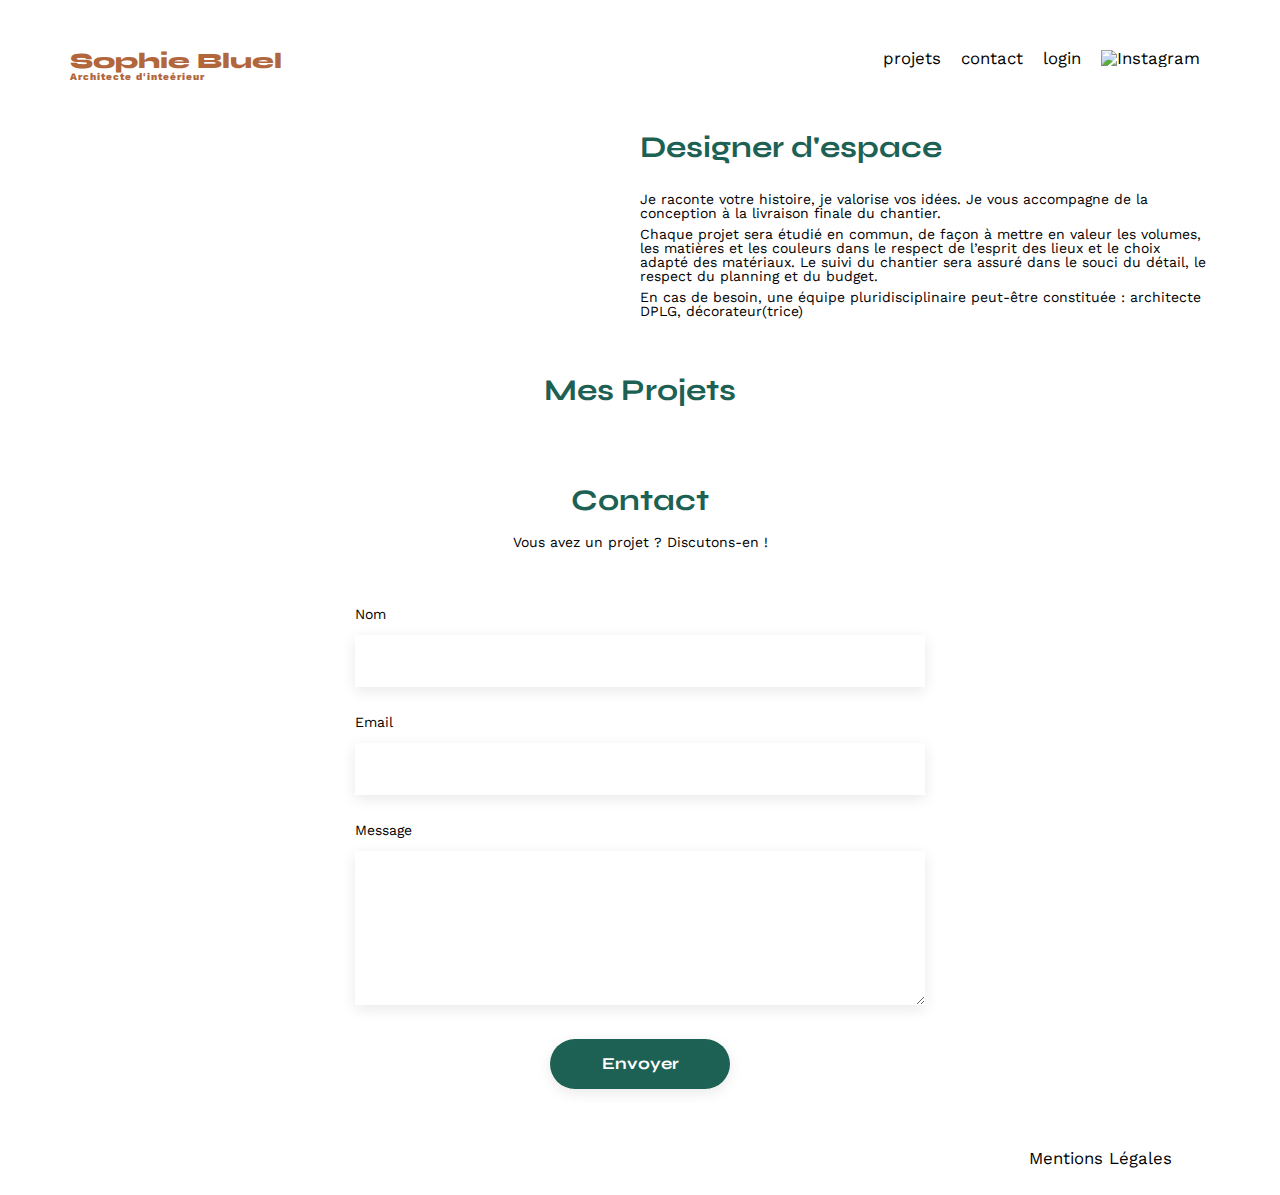
==== FrontEnd/index.html @ a25e9d09 "Etape 1 , filters" ====
<!DOCTYPE html>
<html lang="fr">
    <head>
        <meta charset="UTF-8" />
        <title>Sophie Bluel - Architecte d'intérieur</title>
        <meta name="viewport" content="width=device-width, initial-scale=1.0" />
        <link rel="preconnect" href="https://fonts.googleapis.com" />
        <link rel="preconnect" href="https://fonts.gstatic.com" crossorigin />
        <link
            href="https://fonts.googleapis.com/css2?family=Syne:wght@700;800&family=Work+Sans&display=swap"
            rel="stylesheet"
        />
        <meta name="description" content="" />
        <link rel="stylesheet" href="./assets/style.css" />
        <script src="script.js"></script>
    </head>
    <body>
        <header>
            <h1>Sophie Bluel <span>Architecte d'inteérieur</span></h1>
            <nav>
                <ul>
                    <li>projets</li>
                    <li>contact</li>
                    <li>login</li>
                    <li>
                        <img
                            src="./assets/icons/instagram.png"
                            alt="Instagram"
                        />
                    </li>
                </ul>
            </nav>
        </header>
        <main>
            <section id="introduction">
                <figure>
                    <img src="./assets/images/sophie-bluel.png" alt="" />
                </figure>
                <article>
                    <h2>Designer d'espace</h2>
                    <p>
                        Je raconte votre histoire, je valorise vos idées. Je
                        vous accompagne de la conception à la livraison finale
                        du chantier.
                    </p>
                    <p>
                        Chaque projet sera étudié en commun, de façon à mettre
                        en valeur les volumes, les matières et les couleurs dans
                        le respect de l’esprit des lieux et le choix adapté des
                        matériaux. Le suivi du chantier sera assuré dans le
                        souci du détail, le respect du planning et du budget.
                    </p>
                    <p>
                        En cas de besoin, une équipe pluridisciplinaire
                        peut-être constituée : architecte DPLG,
                        décorateur(trice)
                    </p>
                </article>
            </section>
            <section id="portfolio">
                <h2>Mes Projets</h2>

                <div class="gallery"></div>
            </section>
            <section id="contact">
                <h2>Contact</h2>
                <p>Vous avez un projet ? Discutons-en !</p>
                <form action="#" method="post">
                    <label for="name">Nom</label>
                    <input type="text" name="name" id="name" />
                    <label for="email">Email</label>
                    <input type="email" name="email" id="email" />
                    <label for="message">Message</label>
                    <textarea
                        name="message"
                        id="message"
                        cols="30"
                        rows="10"
                    ></textarea>
                    <input type="submit" value="Envoyer" />
                </form>
            </section>
        </main>

        <footer>
            <nav>
                <ul>
                    <li>Mentions Légales</li>
                </ul>
            </nav>
        </footer>
    </body>
</html>
---- FrontEnd/assets/style.css ----
/* http://meyerweb.com/eric/tools/css/reset/
   v2.0 | 20110126
   License: none (public domain)
*/

html,
body,
div,
span,
applet,
object,
iframe,
h1,
h2,
h3,
h4,
h5,
h6,
p,
blockquote,
pre,
a,
abbr,
acronym,
address,
big,
cite,
code,
del,
dfn,
em,
img,
ins,
kbd,
q,
s,
samp,
small,
strike,
strong,
sub,
sup,
tt,
var,
b,
u,
i,
center,
dl,
dt,
dd,
ol,
ul,
li,
fieldset,
form,
label,
legend,
table,
caption,
tbody,
tfoot,
thead,
tr,
th,
td,
article,
aside,
canvas,
details,
embed,
figure,
figcaption,
footer,
header,
hgroup,
menu,
nav,
output,
ruby,
section,
summary,
time,
mark,
audio,
video {
    margin: 0;
    padding: 0;
    border: 0;
    font-size: 100%;
    font: inherit;
    vertical-align: baseline;
}
/* HTML5 display-role reset for older browsers */
article,
aside,
details,
figcaption,
figure,
footer,
header,
hgroup,
menu,
nav,
section {
    display: block;
}
body {
    line-height: 1;
}
ol,
ul {
    list-style: none;
}
blockquote,
q {
    quotes: none;
}
blockquote:before,
blockquote:after,
q:before,
q:after {
    content: "";
    content: none;
}
table {
    border-collapse: collapse;
    border-spacing: 0;
}
/** end reset css**/
body {
    max-width: 1140px;
    margin: auto;
    font-family: "Work Sans";
    font-size: 14px;
}
header {
    display: flex;
    justify-content: space-between;
    margin: 50px 0;
}
section {
    margin: 50px 0;
}

h1 {
    display: flex;
    flex-direction: column;
    font-family: "Syne";
    font-size: 22px;
    font-weight: 800;
    color: #b1663c;
}

h1 > span {
    font-family: "Work Sans";
    font-size: 10px;
    letter-spacing: 0.1em;
}

h2 {
    font-family: "Syne";
    font-weight: 700;
    font-size: 30px;
    color: #1d6154;
}
nav ul {
    display: flex;
    align-items: center;
    list-style-type: none;
}
nav li {
    padding: 0 10px;
    font-size: 1.2em;
}

li:hover {
    color: #b1663c;
}
#introduction {
    display: flex;
    align-items: center;
}
#introduction figure {
    flex: 1;
}
#introduction img {
    display: block;
    margin: auto;
    width: 80%;
}

#introduction article {
    flex: 1;
}
#introduction h2 {
    margin-bottom: 1em;
}

#introduction p {
    margin-bottom: 0.5em;
}
#portfolio h2 {
    text-align: center;
    margin-bottom: 1em;
}
#myFilters {
    display: flex;
    justify-content: center;
    gap: 10px;
}

#myFilters button {
    border: 1px solid #1d6154;
    border-radius: 60px;
    background-color: white;
    min-width: 100px;
    height: 37px;
    color: #1d6154;
    font-size: 16px;
    font-weight: 700;
}

#myFilters button:hover {
    cursor: pointer;
}

#myFilters button.active {
    background-color: #1d6154;
    color: white;
}

#myFilters button.active:hover {
    cursor: default;
}

/* css filtres ici  */

.gallery {
    width: 100%;
    display: grid;
    grid-template-columns: 1fr 1fr 1fr;
    grid-column-gap: 20px;
    grid-row-gap: 20px;
}

.gallery img {
    width: 100%;
}
#contact {
    width: 50%;
    margin: auto;
}
#contact > * {
    text-align: center;
}
#contact h2 {
    margin-bottom: 20px;
}
#contact form {
    text-align: left;
    margin-top: 30px;
    display: flex;
    flex-direction: column;
}

#contact input {
    height: 50px;
    font-size: 1.2em;
    border: none;
    box-shadow: 0px 4px 14px rgba(0, 0, 0, 0.09);
}
#contact label {
    margin: 2em 0 1em 0;
}
#contact textarea {
    border: none;
    box-shadow: 0px 4px 14px rgba(0, 0, 0, 0.09);
}

input[type="submit"] {
    font-family: "Syne";
    font-weight: 700;
    color: white;
    background-color: #1d6154;
    margin: 2em auto;
    width: 180px;
    text-align: center;
    border-radius: 60px;
}

footer nav ul {
    display: flex;
    justify-content: flex-end;
    margin: 2em;
}
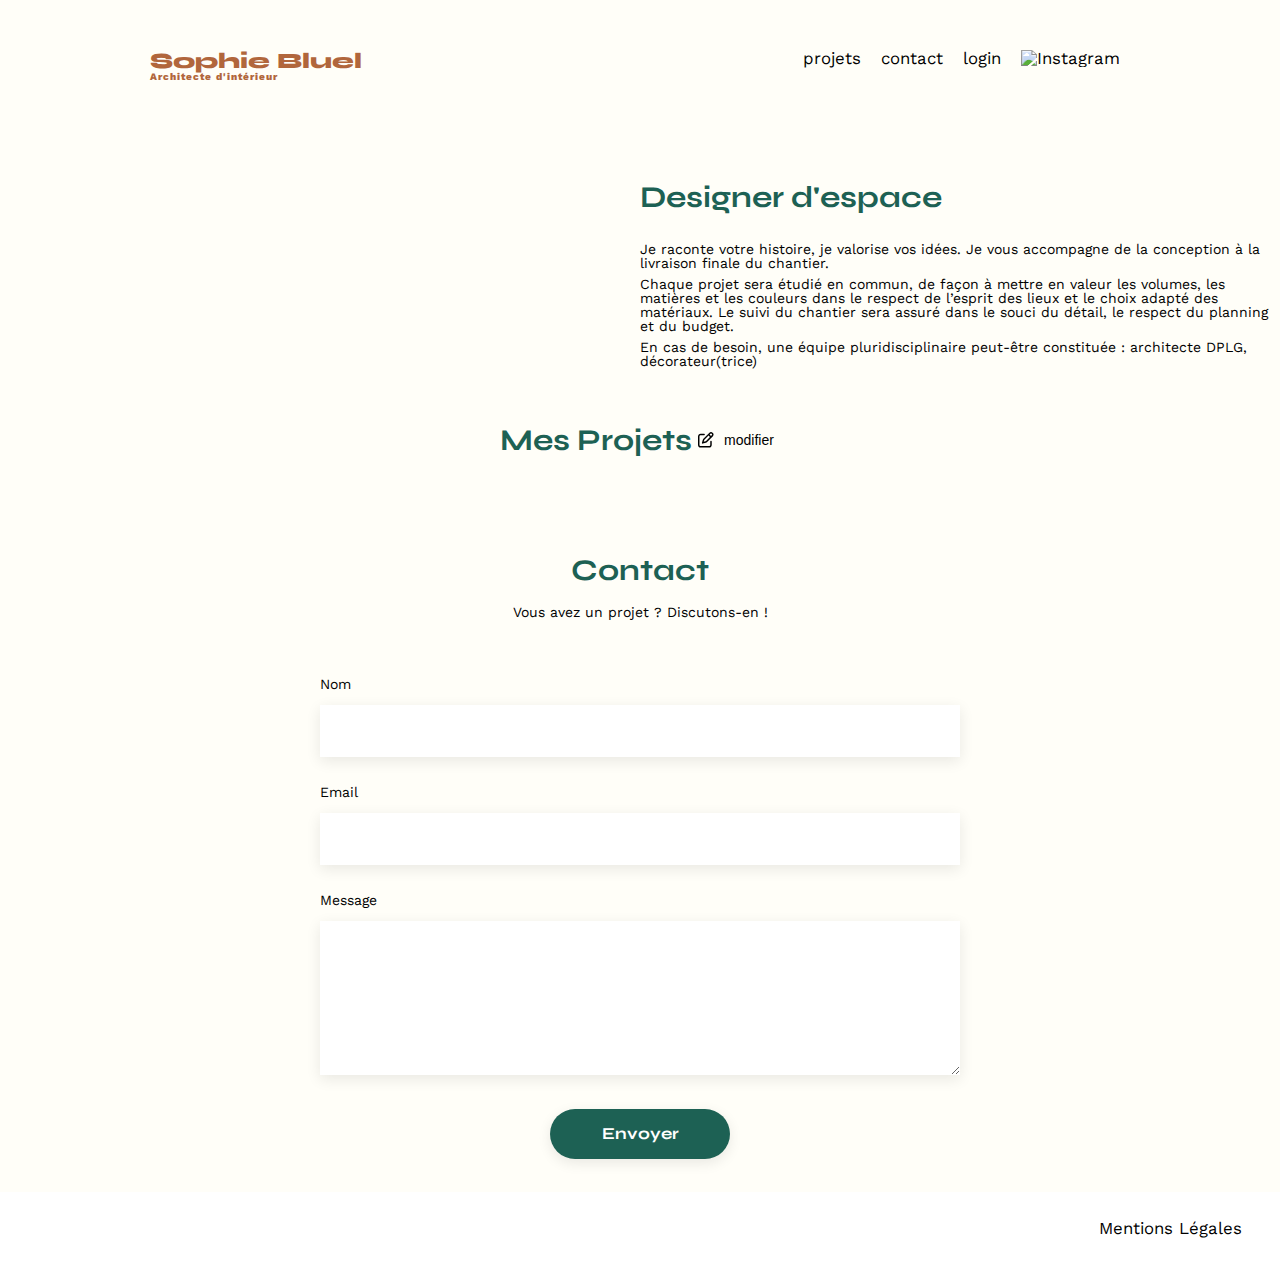
==== commit 2fc1519b: "etape 2" ====
--- a/FrontEnd/index.html
+++ b/FrontEnd/index.html
@@ -16,12 +16,12 @@
     </head>
     <body>
         <header>
-            <h1>Sophie Bluel <span>Architecte d'inteérieur</span></h1>
+            <h1>Sophie Bluel <span>Architecte d'intérieur</span></h1>
             <nav>
                 <ul>
                     <li>projets</li>
                     <li>contact</li>
-                    <li>login</li>
+                    <li><a href="/login.html">login</a></li>
                     <li>
                         <img
                             src="./assets/icons/instagram.png"
@@ -58,7 +58,16 @@
                 </article>
             </section>
             <section id="portfolio">
-                <h2>Mes Projets</h2>
+                <section class="section-modifier">
+                    <h2>Mes Projets</h2>
+                    <button class="button-modifier">
+                        <img
+                            src="assets/icons/icon-modifier.svg"
+                            alt="modifier"
+                        />
+                        <p>modifier</p>
+                    </button>
+                </section>
 
                 <div class="gallery"></div>
             </section>
--- a/FrontEnd/assets/style.css
+++ b/FrontEnd/assets/style.css
@@ -129,15 +129,22 @@
 }
 /** end reset css**/
 body {
-    max-width: 1140px;
+    max-width: 1440px;
     margin: auto;
     font-family: "Work Sans";
     font-size: 14px;
+    background: #fffef8;
+    display: flex;
+    flex-direction: column;
+    min-height: 100vh;
+}
+main {
+    flex: 1;
 }
 header {
     display: flex;
     justify-content: space-between;
-    margin: 50px 0;
+    margin: 50px 150px;
 }
 section {
     margin: 50px 0;
@@ -173,6 +180,20 @@
     padding: 0 10px;
     font-size: 1.2em;
 }
+.active {
+    font-weight: 600;
+}
+nav ul a {
+    text-decoration: none;
+    color: black;
+}
+nav ul a:hover {
+    color: #b1663c;
+}
+
+nav img {
+    width: 22px;
+}
 
 li:hover {
     color: #b1663c;
@@ -202,8 +223,10 @@
 }
 #portfolio h2 {
     text-align: center;
-    margin-bottom: 1em;
-}
+}
+
+/* css filters  */
+
 #myFilters {
     display: flex;
     justify-content: center;
@@ -234,7 +257,47 @@
     cursor: default;
 }
 
-/* css filtres ici  */
+.button-modifier {
+    display: flex;
+    gap: 10px;
+    background-color: transparent;
+    border: none;
+    font-size: 14px;
+    cursor: pointer;
+}
+
+.section-modifier {
+    display: flex;
+    justify-content: center;
+    align-items: center;
+}
+
+/* css page login  */
+
+#login h2 {
+    text-align: center;
+    margin-top: 150px;
+}
+
+#login a {
+    text-decoration-line: underline;
+    color: #3d3d3d;
+    font-size: 14px;
+    line-height: normal;
+    font-weight: 500;
+    display: flex;
+    justify-content: center;
+}
+
+.email {
+    display: flex;
+    flex-direction: column;
+}
+
+.password {
+    display: flex;
+    flex-direction: column;
+}
 
 .gallery {
     width: 100%;
@@ -247,32 +310,46 @@
 .gallery img {
     width: 100%;
 }
-#contact {
+#contact,
+#login {
     width: 50%;
     margin: auto;
 }
-#contact > * {
+#contact > *,
+#login > * {
     text-align: center;
 }
-#contact h2 {
+#contact h2,
+#login h2 {
     margin-bottom: 20px;
 }
-#contact form {
+#contact form,
+#login form {
     text-align: left;
     margin-top: 30px;
     display: flex;
     flex-direction: column;
 }
 
-#contact input {
+#contact input,
+#login input {
     height: 50px;
     font-size: 1.2em;
     border: none;
     box-shadow: 0px 4px 14px rgba(0, 0, 0, 0.09);
 }
-#contact label {
+#contact label,
+#login label {
     margin: 2em 0 1em 0;
 }
+
+#login-status {
+    margin-top: 10px;
+    color: #b91c1c;
+    font-size: 16px;
+    font-weight: bold;
+}
+
 #contact textarea {
     border: none;
     box-shadow: 0px 4px 14px rgba(0, 0, 0, 0.09);
@@ -287,6 +364,10 @@
     width: 180px;
     text-align: center;
     border-radius: 60px;
+    cursor: pointer;
+}
+input[type="submit"]:hover {
+    background-color: #0e2f28;
 }
 
 footer nav ul {
@@ -294,3 +375,9 @@
     justify-content: flex-end;
     margin: 2em;
 }
+
+footer {
+    background-color: white;
+    width: 100%;
+    flex-shrink: 0;
+}
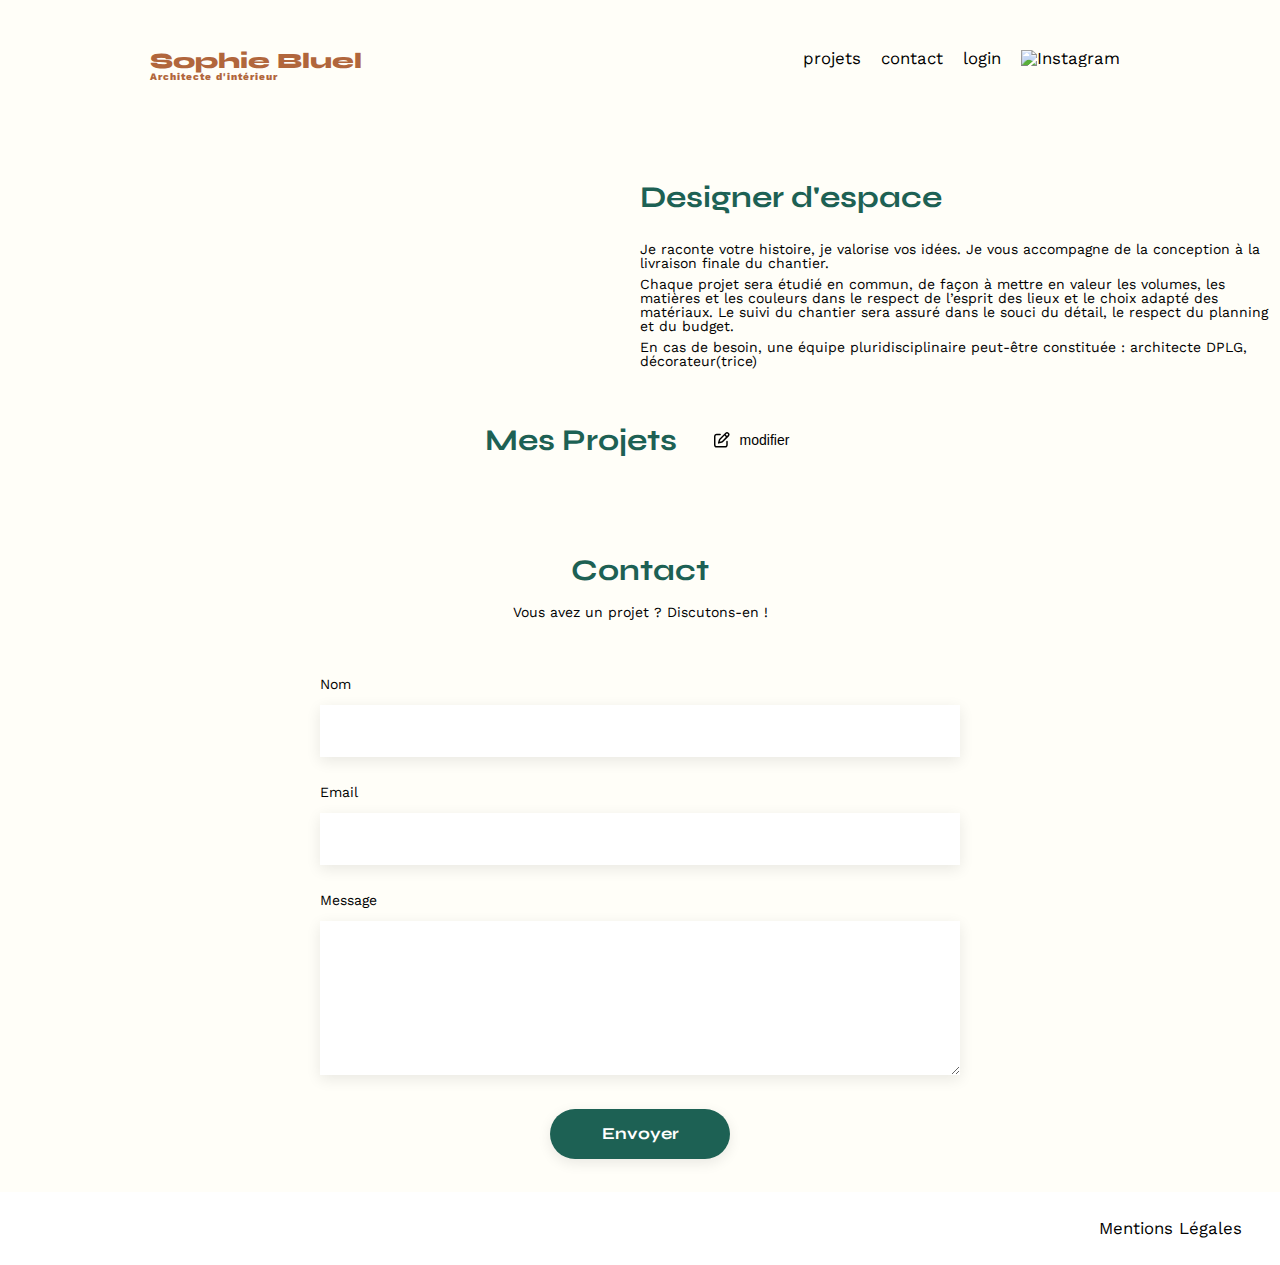
==== commit eed4aa01: "Etape 3.1 and 3.2" ====
--- a/FrontEnd/index.html
+++ b/FrontEnd/index.html
@@ -13,8 +13,18 @@
         <meta name="description" content="" />
         <link rel="stylesheet" href="./assets/style.css" />
         <script src="script.js"></script>
+        <script src="modal.js"></script>
     </head>
     <body>
+        <div id="modal">
+            <div class="modal-content">
+                <span id="close-modal"> &times; </span>
+                <h3>Galerie photo</h3>
+                <div id="modal-work"></div>
+                <div class="line-modal"></div>
+                <input type="submit" value="Ajouter une photo" />
+            </div>
+        </div>
         <header>
             <h1>Sophie Bluel <span>Architecte d'intérieur</span></h1>
             <nav>
@@ -60,7 +70,7 @@
             <section id="portfolio">
                 <section class="section-modifier">
                     <h2>Mes Projets</h2>
-                    <button class="button-modifier">
+                    <button id="open-modal">
                         <img
                             src="assets/icons/icon-modifier.svg"
                             alt="modifier"
--- a/FrontEnd/assets/style.css
+++ b/FrontEnd/assets/style.css
@@ -257,7 +257,7 @@
     cursor: default;
 }
 
-.button-modifier {
+#open-modal {
     display: flex;
     gap: 10px;
     background-color: transparent;
@@ -270,6 +270,93 @@
     display: flex;
     justify-content: center;
     align-items: center;
+    gap: 31px;
+}
+
+#modal {
+    display: none;
+    position: fixed;
+    top: 0;
+    left: 0;
+    width: 100%;
+    height: 100%;
+    background-color: rgba(0, 0, 0, 0.3);
+    z-index: 999;
+}
+
+.modal-content {
+    position: relative;
+    position: fixed;
+    top: 50%;
+    left: 50%;
+    transform: translate(-50%, -50%);
+    background-color: white;
+    z-index: 1000;
+    padding: 20px;
+    width: 630px;
+    height: 688px;
+    flex-shrink: 0;
+    border-radius: 10px;
+}
+
+#close-modal {
+    position: absolute;
+    top: 26px;
+    right: 30px;
+    cursor: pointer;
+    font-size: 24px;
+}
+
+#modal-work {
+    display: flex;
+    flex-direction: row;
+    flex-wrap: wrap;
+    column-gap: 6px;
+    row-gap: 24px;
+    margin-left: 105px;
+    margin-right: 105px;
+    margin-top: 46px;
+}
+
+.line-modal {
+    width: 420px;
+    height: 1px;
+    background-color: #b3b3b3;
+    margin: auto;
+    margin-top: 67px;
+}
+
+#modal-work img.image-galery {
+    width: 79px;
+}
+#modal-work figure {
+    position: relative;
+}
+
+#button-delete {
+    background-color: black;
+    width: 17px;
+    height: 17px;
+    border: none;
+    border-radius: 3px;
+    display: flex;
+    justify-content: center;
+    align-items: center;
+    position: absolute;
+    top: 6%;
+    left: 73%;
+    cursor: pointer;
+}
+
+#delete-icon {
+    width: 9px;
+    height: 11px;
+}
+
+h3 {
+    text-align: center;
+    font-size: 26px;
+    padding-top: 60px;
 }
 
 /* css page login  */
@@ -316,7 +403,8 @@
     margin: auto;
 }
 #contact > *,
-#login > * {
+#login > *,
+#modal > * {
     text-align: center;
 }
 #contact h2,
@@ -332,11 +420,16 @@
 }
 
 #contact input,
-#login input {
+#login input,
+#modal input {
     height: 50px;
     font-size: 1.2em;
     border: none;
     box-shadow: 0px 4px 14px rgba(0, 0, 0, 0.09);
+}
+
+#modal input {
+    width: 237px;
 }
 #contact label,
 #login label {
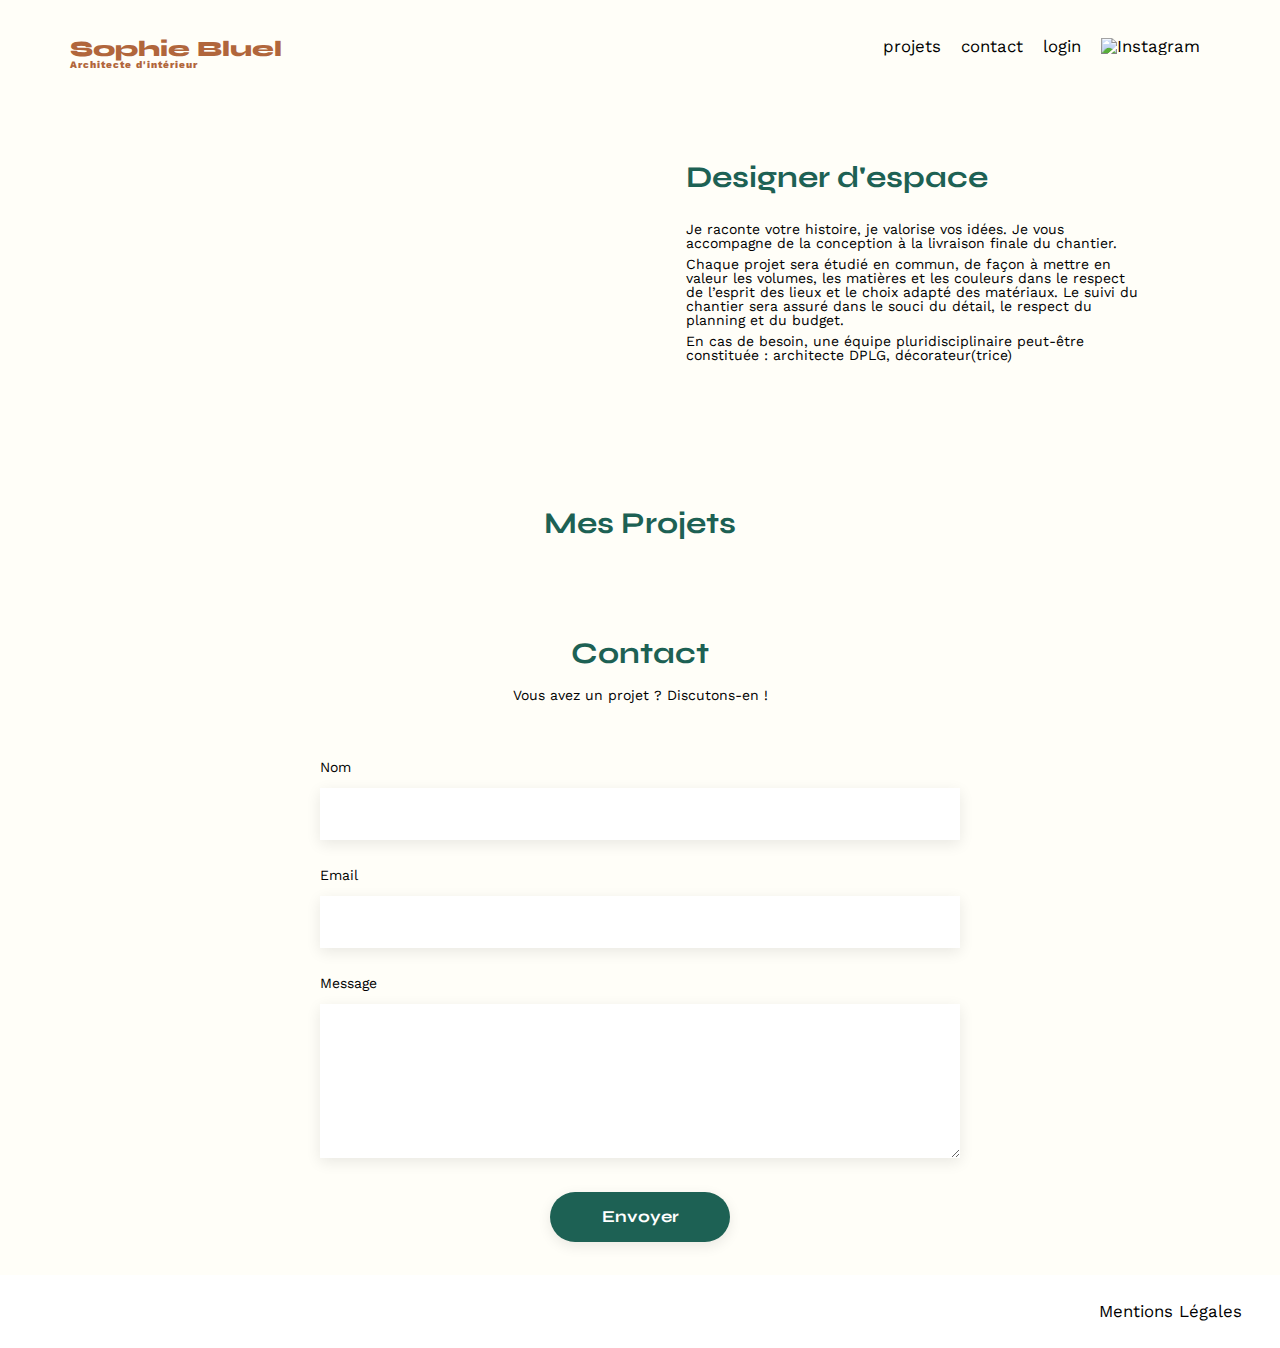
==== commit 5e3aacf3: "Etapes 3 and 4" ====
--- a/FrontEnd/index.html
+++ b/FrontEnd/index.html
@@ -14,15 +14,74 @@
         <link rel="stylesheet" href="./assets/style.css" />
         <script src="script.js"></script>
         <script src="modal.js"></script>
+        <script src="addWorks.js"></script>
+        <script src="functions.js"></script>
     </head>
     <body>
         <div id="modal">
             <div class="modal-content">
                 <span id="close-modal"> &times; </span>
-                <h3>Galerie photo</h3>
-                <div id="modal-work"></div>
-                <div class="line-modal"></div>
-                <input type="submit" value="Ajouter une photo" />
+                <section class="section-delete">
+                    <h3>Galerie photo</h3>
+                    <div id="modal-work"></div>
+                    <div class="line-modal"></div>
+                    <input
+                        id="button-add-photo"
+                        type="submit"
+                        value="Ajouter une photo"
+                    />
+                </section>
+                <section class="section-creation">
+                    <span id="icon-return">
+                        <img src="assets/icons/icon-return.svg" alt="return" />
+                    </span>
+                    <h3>Ajout photo</h3>
+
+                    <form id="form-add-photo">
+                        <div id="preview-image"></div>
+                        <div class="form-add-photo">
+                            <img
+                                id="image-photo"
+                                src="assets/icons/img-ajout-image.svg"
+                                alt="image ajout image"
+                            />
+                            <input
+                                type="file"
+                                id="add-file"
+                                accept=".jpg, .png"
+                                size="4194304"
+                            />
+                            <button type="button" class="button-add-photo">
+                                + Ajouter photo
+                            </button>
+                            <p class="formats-add-photos">jpg, png : 4mo max</p>
+                        </div>
+                        <label for="title">Titre</label>
+                        <input type="text" name="title" id="title" />
+                        <label for="category">Catégorie</label>
+                        <div class="input-category-and-chevron">
+                            <img
+                                id="image-chevron"
+                                src="assets/icons/icon-chevron-down.svg"
+                                alt="chevron ouvrant"
+                            />
+                            <select name="category" id="category">
+                                <option
+                                    value=""
+                                    disabled
+                                    selected
+                                    hidden
+                                ></option>
+                                <option value="1">Objets</option>
+                                <option value="2">Appartements</option>
+                                <option value="3">Hotels & restaurants</option>
+                            </select>
+                        </div>
+                        <p id="error-message-form-add-image"></p>
+                        <div class="line-modal"></div>
+                        <input type="submit" value="Valider" disabled />
+                    </form>
+                </section>
             </div>
         </div>
         <header>
--- a/FrontEnd/assets/style.css
+++ b/FrontEnd/assets/style.css
@@ -144,7 +144,9 @@
 header {
     display: flex;
     justify-content: space-between;
-    margin: 50px 150px;
+    width: 1140px;
+    margin: auto;
+    margin-top: 38px;
 }
 section {
     margin: 50px 0;
@@ -201,14 +203,19 @@
 #introduction {
     display: flex;
     align-items: center;
-}
+    width: 1000px;
+    margin: auto;
+    margin-top: 92px;
+    gap: 72px;
+}
+
 #introduction figure {
     flex: 1;
 }
 #introduction img {
     display: block;
     margin: auto;
-    width: 80%;
+    width: 474px;
 }
 
 #introduction article {
@@ -242,6 +249,7 @@
     color: #1d6154;
     font-size: 16px;
     font-weight: 700;
+    padding: 0 15px;
 }
 
 #myFilters button:hover {
@@ -271,6 +279,7 @@
     justify-content: center;
     align-items: center;
     gap: 31px;
+    margin-top: 139px;
 }
 
 #modal {
@@ -282,6 +291,10 @@
     height: 100%;
     background-color: rgba(0, 0, 0, 0.3);
     z-index: 999;
+}
+
+#modal section {
+    margin: 0;
 }
 
 .modal-content {
@@ -326,14 +339,129 @@
     margin-top: 67px;
 }
 
+#icon-return {
+    position: absolute;
+    top: 26px;
+    left: 30px;
+    cursor: pointer;
+}
+
+.section-creation form {
+    display: flex;
+    justify-content: center;
+    flex-direction: column;
+    align-items: center;
+}
+.section-creation {
+    display: none;
+}
+
+.form-add-photo,
+#preview-image {
+    background-color: #e8f1f6;
+    width: 420px;
+    height: 169px;
+    border-radius: 3px;
+    margin-top: 36px;
+}
+
+#preview-image {
+    display: none;
+}
+
+#preview-image img {
+    max-height: 169px;
+}
+
+#title,
+#category {
+    width: 420px;
+    height: 51px;
+    box-shadow: 0px 4px 14px 0px rgba(0, 0, 0, 0.09);
+}
+
+#category {
+    border: none;
+    appearance: none;
+    -webkit-appearance: none;
+    -moz-appearance: none;
+    background-color: transparent;
+    cursor: pointer;
+    padding-left: 10px;
+}
+
+#error-message-form-add-image {
+    margin-top: 10px;
+    color: #b91c1c;
+    font-size: 16px;
+    font-weight: bold;
+}
+
+#image-chevron {
+    width: 11px;
+    height: 11px;
+    position: absolute;
+    right: 20px;
+    bottom: 20px;
+    z-index: -1;
+}
+.input-category-and-chevron {
+    position: relative;
+}
+
+#form-add-photo label {
+    margin-bottom: 5px;
+    font-size: 14px;
+    font-family: Work Sans;
+    color: #3d3d3d;
+}
+
+.formats-add-photos {
+    color: #444444;
+    font-size: 10px;
+    margin-top: 7px;
+}
+
+#form-add-photo label[for="category"] {
+    margin-top: 21px;
+    margin-right: 355px;
+}
+#form-add-photo label[for="title"] {
+    margin-top: 30px;
+    margin-right: 390px;
+}
+
+.form-add-photo #image-photo {
+    flex-shrink: 0;
+    margin-top: 13px;
+    margin-bottom: 6px;
+}
+
 #modal-work img.image-galery {
     width: 79px;
 }
 #modal-work figure {
     position: relative;
 }
-
-#button-delete {
+#add-file {
+    display: none;
+}
+
+.button-add-photo {
+    border-radius: 50px;
+    width: 173px;
+    height: 36px;
+    background-color: #cbd6dc;
+    border: none;
+    display: block;
+    margin: auto;
+    font-size: 14px;
+    font-family: Work Sans;
+    color: #306685;
+    cursor: pointer;
+}
+
+.button-delete {
     background-color: black;
     width: 17px;
     height: 17px;
@@ -348,7 +476,7 @@
     cursor: pointer;
 }
 
-#delete-icon {
+.delete-icon {
     width: 9px;
     height: 11px;
 }
@@ -387,15 +515,16 @@
 }
 
 .gallery {
-    width: 100%;
+    width: 1000px;
+    margin: auto;
     display: grid;
     grid-template-columns: 1fr 1fr 1fr;
-    grid-column-gap: 20px;
+    grid-column-gap: 5px;
     grid-row-gap: 20px;
 }
 
 .gallery img {
-    width: 100%;
+    width: 310px;
 }
 #contact,
 #login {
@@ -428,7 +557,7 @@
     box-shadow: 0px 4px 14px rgba(0, 0, 0, 0.09);
 }
 
-#modal input {
+#modal input[type="submit"] {
     width: 237px;
 }
 #contact label,
@@ -462,6 +591,9 @@
 input[type="submit"]:hover {
     background-color: #0e2f28;
 }
+input[type="submit"]:disabled {
+    background-color: #a7a7a7;
+}
 
 footer nav ul {
     display: flex;
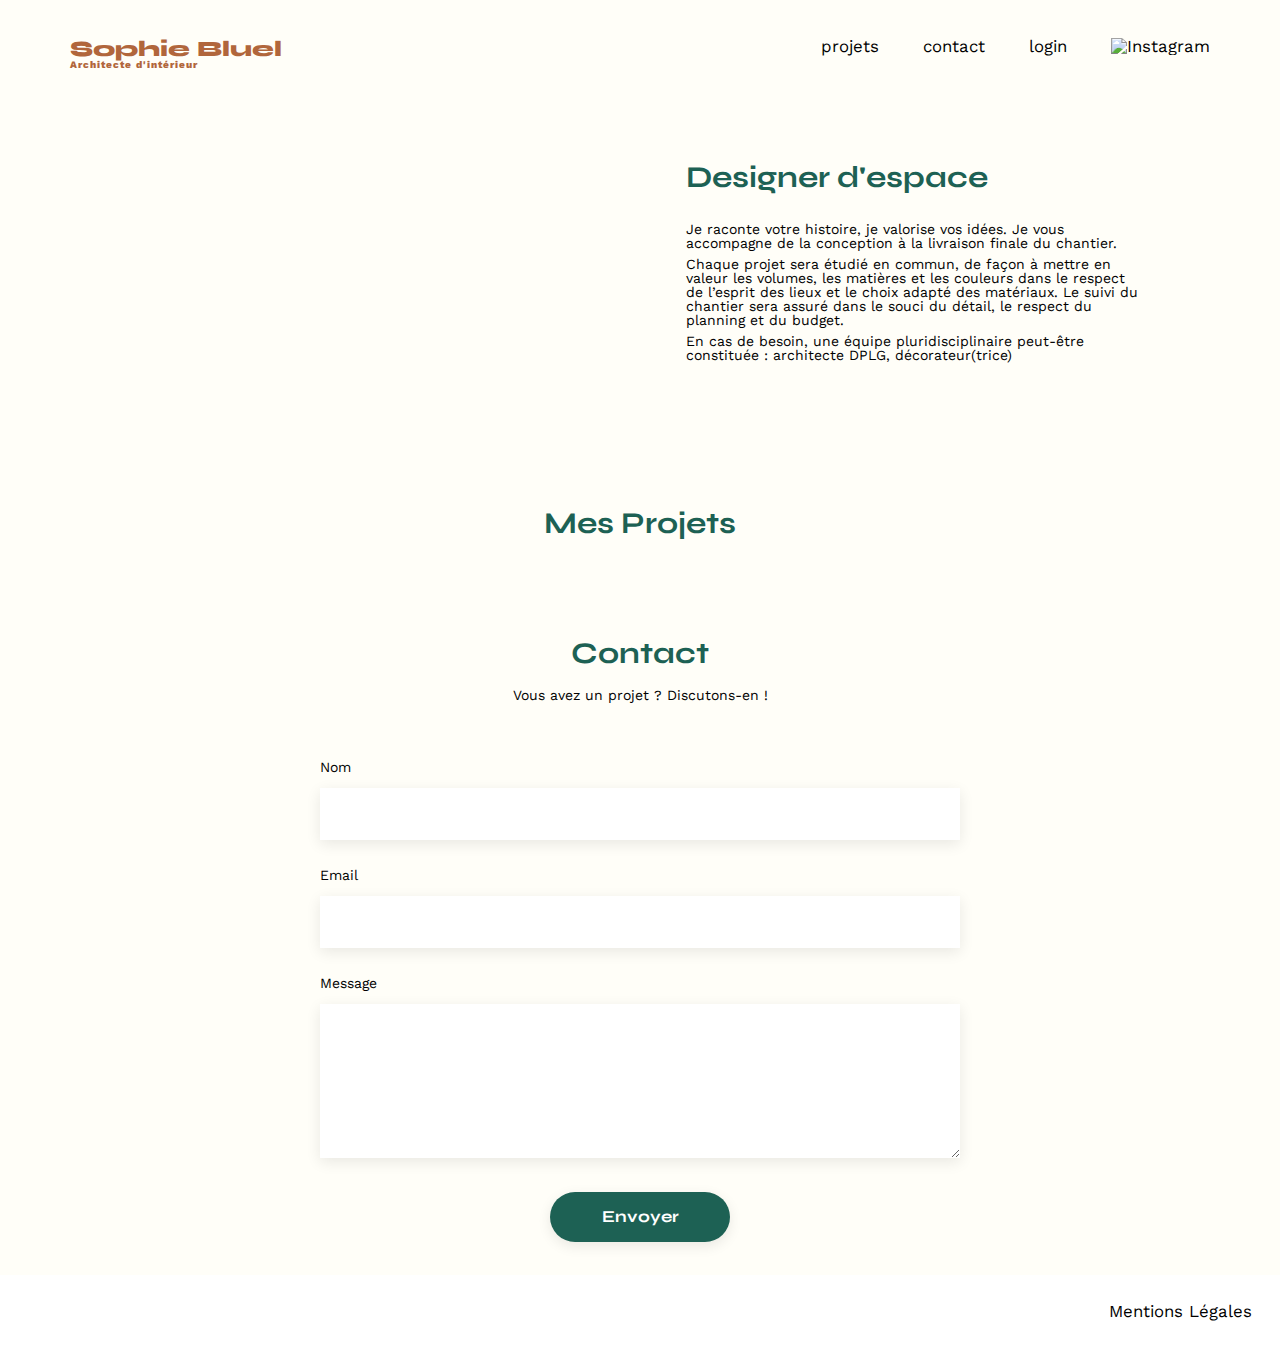
==== commit c430a8cb: "Etape 4 et modifs" ====
--- a/FrontEnd/index.html
+++ b/FrontEnd/index.html
@@ -84,13 +84,18 @@
                 </section>
             </div>
         </div>
+        <div class="edition-banner">
+            <img src="assets/icons/icon-modifier-white.svg" alt="modifier" />
+            <p>Mode édition</p>
+        </div>
         <header>
             <h1>Sophie Bluel <span>Architecte d'intérieur</span></h1>
             <nav>
                 <ul>
-                    <li>projets</li>
-                    <li>contact</li>
-                    <li><a href="/login.html">login</a></li>
+                    <li><a href="#portfolio">projets</a></li>
+                    <li><a href="#contact">contact</a></li>
+                    <li class="login"><a href="/login.html">login</a></li>
+                    <li class="logout">logout</li>
                     <li>
                         <img
                             src="./assets/icons/instagram.png"
--- a/FrontEnd/assets/style.css
+++ b/FrontEnd/assets/style.css
@@ -141,6 +141,18 @@
 main {
     flex: 1;
 }
+
+.edition-banner {
+    justify-content: center;
+    align-items: center;
+    color: white;
+    font-size: 16px;
+    gap: 11px;
+    background-color: black;
+    height: 59px;
+    display: none;
+}
+
 header {
     display: flex;
     justify-content: space-between;
@@ -177,11 +189,18 @@
     display: flex;
     align-items: center;
     list-style-type: none;
+    gap: 44px;
 }
 nav li {
-    padding: 0 10px;
+    padding: 0;
     font-size: 1.2em;
 }
+
+nav li.logout {
+    display: none;
+    cursor: pointer;
+}
+
 .active {
     font-weight: 600;
 }
